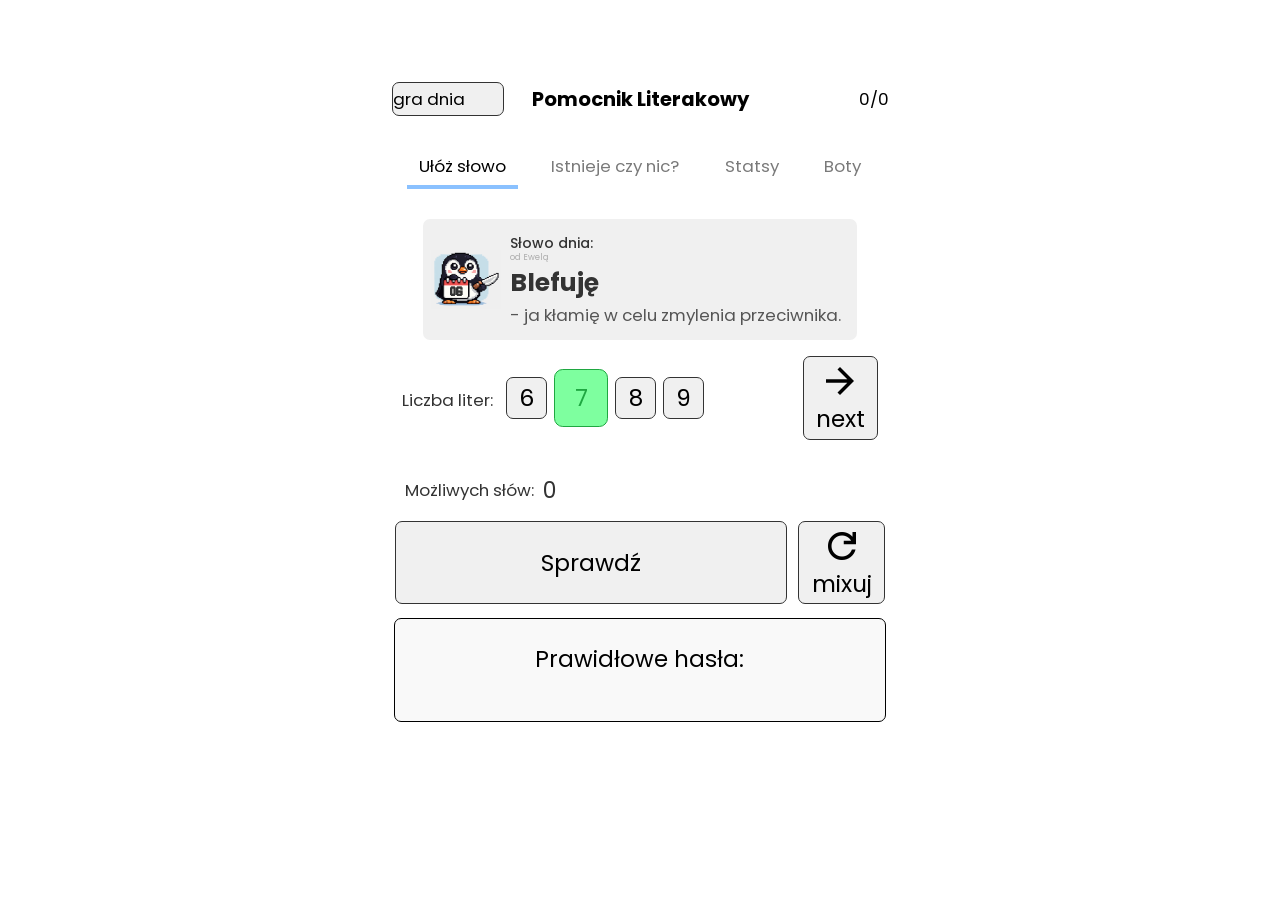
==== index.html @ 98e07033 "feat: revert game of day duration to 5 mins" ====
<!DOCTYPE html>
<html lang="pl">
<head>
    <meta charset="UTF-8">
    <meta http-equiv="X-UA-Compatible" content="IE=edge">
    <meta name="viewport" content="width=device-width, initial-scale=1.0">
    <link rel="preconnect" href="https://fonts.googleapis.com">
    <link rel="preconnect" href="https://fonts.gstatic.com" crossorigin>
    <link href="https://fonts.googleapis.com/css2?family=Poppins:wght@400;500;600&display=swap" rel="stylesheet">
    <link href="https://fonts.googleapis.com/css2?family=Modak:wght@100;400;500;600&display=swap" rel="stylesheet">
    <link href="https://fonts.googleapis.com/css2?family=Jersey+10&display=swap" rel="stylesheet">
    <title>Pomocnik Literakowy</title>
    <link rel="icon" href="pomocnikLogo.svg">
    <link rel="stylesheet" href="style/main.css">
    <link rel="stylesheet" href="style/wordOfTheDay.css">
    <!-- links to icons refresh, arrow_forward,  moon, sun-->
    <link rel="stylesheet" href="https://fonts.googleapis.com/css2?family=Material+Symbols+Outlined:opsz,wght,FILL,GRAD@20..48,100..700,0..1,-50..200&icon_names=arrow_forward,moon,refresh,sun" />
    <script src="https://cdn.jsdelivr.net/npm/@tsparticles/confetti@3.0.3/tsparticles.confetti.bundle.min.js"></script>
    <script src="https://cdn.jsdelivr.net/npm/html2canvas@1.4.1/dist/html2canvas.min.js"></script>
    <script src="https://cdn.jsdelivr.net/npm/dom-to-image-more@3.4.0/dist/dom-to-image-more.min.js"></script>
</head>
<body>
    <div id="header-panel">
        <div id="started-game-controls" class="hidden">
            <span id="timer-value">00:00</span>
            <button id="stop-game">❌</button>
        </div>
        <button id="game-of-the-day-button" class="hidden">gra dnia</button>
        <div id="title">
          <span id="title-main">Pomocnik Literakowy</span>
          <div class="title-kids hidden">
            <span class="kids-letter" style="color: var(--tile-red); -webkit-text-stroke: 0.7px var(--tile-red-border);">
              k</span>
            <span class="kids-letter" style="color: var(--tile-green); -webkit-text-stroke: 0.7px var(--tile-green-border);">
              i</span>
            <span class="kids-letter" style="color: var(--tile-blue); -webkit-text-stroke: 0.7px var(--tile-blue-border);">
              d</span>
            <span class="kids-letter" style="color: var(--tile-yellow); -webkit-text-stroke: 0.7px var(--tile-yellow-border);">
              s</span>
          </div>
        </div>
        <div id="points-panel" class="hidden">
          <span id="recent-difference">0</span>
          <span id="points">0</span>
        </div>
    </div>

    <nav>
        <button id="btn-game" class="navigation-btn">Ułóż słowo</button>
        <button id="btn-check" class="navigation-btn">Istnieje czy nic?</button>
        <button id="btn-stats" class="navigation-btn">Statsy</button>
        <button id="btn-bots" class="navigation-btn">Boty</button>
    </nav>

    <div id="ui-lock-overlay" style="display:none; position:fixed; inset:0; z-index:10000; cursor:default;"></div>

    <div id="loading-overlay" style="position:fixed; top:0; left:0; width:100%; height:100%; background:rgba(255,255,255,0.95); display:flex; flex-direction:column; align-items:center; justify-content:center; z-index:9999;">
        <h2>Wczytywanie słownika...</h2>
        <div id="loadingAnimation" aria-label="loading animation" role="img">
          <span class="loading-square loading-square-yellow"></span>
          <span class="loading-square loading-square-green"></span>
          <span class="loading-square loading-square-blue"></span>
          <span class="loading-square loading-square-red"></span>
        </div>
        <p id="loading-time">(0.0s)</p>
        <p id="loading-status">Wczytywanie słownika...</p>
    </div>

    <!-- sekcje ukrywane/pokazywane przez JS -->

    <section id="check-section" class="page-section" style="display:none;">
        <input type="text" id="input-text" placeholder="Wprowadź litery...">
        <div id="output" style="min-width: 17rem;"></div>
        <small style="font-size: 0.6rem; display:block; margin-top:0.5rem;">Hint: Blank = "?".</small>
    </section>

    <section id="game-section" class="page-section" style="display:none;">
      <!-- <div id="game-options">
      </div> -->
      <div id="word-of-the-day">
        <div class="word-of-the-day-image-wrapper">
          <img src="pingwinPixelKalendarz.png" alt="Kalendarz słowa dnia">
          <span id="word-of-the-day-calendar-day">01</span>
        </div>
        <div>
          <div class="word-of-the-day-meta">
            <div id="word-of-the-day-header">Słowo dnia:</div>
            <a id="word-of-the-day-author" href="https://www.instagram.com/ewelacja/" target="_blank" rel="noopener noreferrer">od Ewelą</a>
          </div>
          <div id="word-of-the-day-value">Odjebże</div>
          <div id="word-of-the-day-description">- wulgarnie: wzmocniona forma trybu rozkazującego 2. osoby liczby pojedynczej od odjebać; zrób to wreszcie (często o czymś głupim) lub zabij kogoś.</div>
        </div>
      </div>
      <div class="controls" id="game-top-controls">
        <div id="letter-count-buttons">
            <span id="letter-count-header">Liczba liter:</span>
            <button class="letter-count-button" id="button-6">6</button>
            <button class="letter-count-button chosen" id="button-7">7</button>
            <button class="letter-count-button" id="button-8">8</button>
            <button class="letter-count-button" id="button-9">9</button>
        </div>
        <button id="next-button">
            <div id="next">
                <span class="material-symbols-outlined">arrow_forward</span>
                next
            </div>
        </button>
      </div>
      <div id="letter-display"></div>
      <p id="possible-count">Możliwych słów: <span id="solution-count">0</span></p>
      <div class="controls">
          <button id="check-button">Sprawdź</button>
          <button id="shuffle-button">
              <div id="mix">
                  <span class="material-symbols-outlined">refresh</span>
                  mixuj
              </div>
          </button>
      </div>
      <div id="correct-section">
          <p style="font-size:small;">Prawidłowe hasła:</p>
          <div id="guess-list"></div>
      </div>
    </section>
    <section id="stats-section" class="page-section" style="display:none;">
      Tu powinny być statsy, jeśli nie ma to napisz do Maćka
    </section>
    <section id="bots-section" class="page-section" style="display:none;">
      Tu będą boty
    </section>

    <div id="game-of-day-overlay" class="hidden">
        <div id="game-of-day-modal">
          <div style="display: flex; flex-direction: column; align-items: center;">
            <span style="font-size: 1.5rem; font-weight: bold;">Koniec gry dnia</span>
            <span id="game-of-day-date" style="font-size: 0.7rem;"></span>
            <div class="title-kids hidden">
              <span class="kids-letter" style="color: var(--tile-red); -webkit-text-stroke: 0.7px var(--tile-red-border);">
                k</span>
              <span class="kids-letter" style="color: var(--tile-green); -webkit-text-stroke: 0.7px var(--tile-green-border);">
                i</span>
              <span class="kids-letter" style="color: var(--tile-blue); -webkit-text-stroke: 0.7px var(--tile-blue-border);">
                d</span>
              <span class="kids-letter" style="color: var(--tile-yellow); -webkit-text-stroke: 0.7px var(--tile-yellow-border);">
                s</span>
            </div>
          </div>
          <p>Twój wynik: <strong><span id="game-of-day-score">0</span> pkt</strong></p>
          <p style="font-size: small; margin-top: 0.8rem;">Słowa:</p>
          <p id="game-of-day-words-list" style="word-break: break-word;"></p>
          <div id="game-of-day-share-actions">
            <button id="game-of-day-share-score">Udostępnij wynik</button>
            <button id="game-of-day-share-full">Udostępnij wynik + słowa</button>
          </div>
          <p id="game-of-day-share-status" aria-live="polite"></p>
          <button id="game-of-day-return">Wróć do normalnego trybu</button>
        </div>
    </div>
    <div id="congratulations-overlay" class="hidden">
        <div id="congratulations-modal">
            <span style="font-size: 1.5rem; font-weight: bold;">Gratulacje!</span>
            <!-- gif -->
            <img src="gifs/chinchilla-rodent.gif" alt="Gratulacje" style="width: 50%; max-width: 100%; margin: 1rem;">
            <p>Solidnie napierdalasz! Essa 🤘</p>
            <img src="gifs/congrats-cutecongrats.gif" alt="Gratulacje" style="width: 50%; max-width: 100%; margin: 1rem;">
            <button id="congratulations-return">Graj dalej</button>
        </div>
    </div>

    <script src="script/LiterakiData.js" defer></script>
    <script src="script/SjpAggregatedStats.js" defer></script>
    <script src="script/SlownikJezykaPolskiego.js" defer></script>
    <script src="script/AnagramMapHandler.js" defer></script>
    <script src="script/FileHandler.js" defer></script>
    <script src="script/RandomControl.js" defer></script>
    <script src="script/WordOfTheDay.js" defer></script>
    <script src="script/NavigationHandler.js" defer></script>
    <script src="script/SjpStatsGenerator.js" defer></script>
    <script src="script/StatsView.js" defer></script>
    <script src="script/main.js" defer></script>
</body>
</html>
---- style/main.css ----
:root {
    --tile-yellow: #fff67e;
    --tile-yellow-border: #c4b700;
    --tile-green: #7eff9f;
    --tile-green-border: #1fa741;
    --tile-blue: #8ac1ff;
    --tile-blue-border: #1f63b1;
    --tile-red: #ff9c88;
    --tile-red-border: #b93f26;
}

  @media (min-width: 620px) {
    html {
      zoom: 1.75;
    }
  }

body {
    font-family: 'Poppins', sans-serif;
    margin: 2rem;
    display: flex;
    flex-direction: column;
    align-items: center;
    -webkit-user-select: none;
    -moz-user-select: none;
    -ms-user-select: none;
    user-select: none;
    -webkit-touch-callout: none;
    touch-action: pan-y pinch-zoom;
}

#game-section {
  display: flex;
  flex-direction: column;
  align-items: center;
  margin: 0rem;
  margin-top: 1.2rem;
}

button {
    font-family: 'Poppins', sans-serif;
    background-color: #f0f0f0;
    border: 1px solid #333;
    border-radius: 4px;
    text-align: center;
    text-decoration: none;
    display: inline-block;
    cursor: pointer;
    padding: 1.5px 7px;
    color: black;
}

nav button { margin-right: 0.25rem; margin-left: 0.25rem; }
.page-section { margin-top: 1rem; }
label { display: block; margin-bottom: 0.5rem; }
#output { margin-top: 1rem; padding: 0.5rem; border: 1px solid #ccc; min-height: 1.5em; }

.navigation-btn {
  background-color: transparent;
  border-color: transparent;
  border-radius: 0.5rem 0.5rem 0 0;
  padding: 0.2rem 0.4rem;
  position: relative;
  font-size: 0.6rem;
  color:#7a7a7a
}

.navigation-btn:hover {
  color:#535353
}

.navigation-btn:active {
  color: black;
}

.navigation-btn.chosen {
  border-radius: 0.5rem 0.5rem 0 0;
  color: black;
}

.navigation-btn.chosen::after {
  content: "";
  position: absolute;
  left: -0.5px;
  right: -0.5px;
  bottom: -0.15rem;
  height: 0.15rem;
  background-color: var(--tile-blue);
}

#stats-section {
  width: min(100%, 68rem);
  background: radial-gradient(circle at 10% 0%, #fffef5 0%, #ffffff 40%);
  border-radius: 14px;
  padding: 0.6rem;
}

.stats-title {
  margin: 0.2rem 0 0.7rem;
  font-size: 1rem;
}

.stats-controls {
  border: 1px solid #d9dee6;
  border-radius: 10px;
  padding: 0.6rem;
  background: linear-gradient(180deg, #fcfcfd 0%, #f7f8fb 100%);
  box-shadow: inset 0 1px 0 rgba(255, 255, 255, 0.9);
}

.stats-controls-top {
  display: flex;
  gap: 0.5rem;
  flex-wrap: wrap;
  align-items: center;
}

.stats-length-label {
  margin: 0.6rem 0 0.2rem;
  font-size: 0.8rem;
  font-weight: 600;
}

.stats-length-checkboxes {
  display: grid;
  grid-template-columns: repeat(auto-fit, minmax(3rem, 1fr));
  gap: 0.35rem;
}

.stats-length-item {
  display: flex;
  align-items: center;
  gap: 0.35rem;
  margin-bottom: 0;
  font-size: 0.8rem;
}

.stats-status {
  min-height: 1.2rem;
  font-size: 0.75rem;
  color: #2d3340;
  margin: 0.5rem 0 0;
}

.stats-results {
  margin-top: 0.8rem;
  display: flex;
  flex-direction: column;
  gap: 0.8rem;
}

.stats-block {
  border: 1px solid #d5dce8;
  border-radius: 10px;
  padding: 0.7rem;
  background: #ffffff;
  box-shadow: 0 4px 14px rgba(22, 31, 56, 0.06);
}

.stats-block-spotlight {
  border-color: #b8d9ff;
}

.stats-block h4 {
  margin: 0 0 0.5rem;
}

.stats-panel {
  border-top: 1px dashed #e5e5e5;
  padding-top: 0.45rem;
  margin-top: 0.45rem;
}

.stats-panel-title {
  margin: 0 0 0.4rem;
}

.stats-table {
  width: 100%;
  border-collapse: collapse;
  font-size: 0.75rem;
}

.stats-table th,
.stats-table td {
  border-bottom: 1px solid #ececec;
  padding: 0.3rem;
  text-align: left;
}

.stats-table th {
  background: #f6f8ff;
}

.stats-simple-list {
  margin: 0;
  padding-left: 1rem;
  font-size: 0.75rem;
}

.stats-query-input {
  min-width: 9rem;
  border: 1px solid #b7c7e8;
  border-radius: 7px;
  padding: 0.18rem 0.35rem;
  font-size: 0.75rem;
  background: #ffffff;
}

.stats-query-input:focus {
  outline: 2px solid rgba(31, 99, 177, 0.2);
  border-color: #1f63b1;
}

.stats-query-button {
  background: #e8f2ff;
  border-color: #8eb8ed;
}

.stats-query-button:hover {
  background: #dcebff;
}

.stats-position-chart {
  display: grid;
  gap: 0.3rem;
  margin-bottom: 0.35rem;
}

.stats-position-row {
  display: grid;
  grid-template-columns: 1.5rem 1fr auto;
  gap: 0.35rem;
  align-items: center;
}

.stats-position-label,
.stats-position-value {
  font-size: 0.72rem;
}

.stats-position-track {
  height: 0.56rem;
  border-radius: 999px;
  background: #edf2fb;
  overflow: hidden;
}

.stats-position-fill {
  height: 100%;
  border-radius: inherit;
  background: linear-gradient(90deg, #7fb5ff 0%, #1f63b1 100%);
}

.stats-two-columns,
.stats-three-columns {
  display: grid;
  gap: 0.6rem;
}

.stats-two-columns {
  grid-template-columns: repeat(auto-fit, minmax(12rem, 1fr));
}

.stats-three-columns {
  grid-template-columns: repeat(auto-fit, minmax(10rem, 1fr));
}

.stats-two-columns h5,
.stats-three-columns h5 {
  margin: 0 0 0.25rem;
}

@media (max-width: 700px) {
  .stats-controls {
    padding: 0.45rem;
  }

  .stats-table {
    font-size: 0.7rem;
  }
}

#title {
  /* center the text */
  text-align: center;
  font-size: 0.7rem;
  font-weight: bold;
  margin: 1rem 0rem;
  text-wrap: balance;
}

.title-kids {
  display: flex;
  justify-content: center;
  gap: 0.1rem;
  font-family: 'Modak';
  font-weight: 100;
}

.title-kids.hidden {
  display: none;
}

.kids-letter {
  display: inline-block;
}

#header-panel {
    display: flex;
    justify-content: center;  
    align-items: center;
    display: flex;
    align-content: center;
    flex-direction: row;
    gap: 1rem;
    width: 100%;
}

#game-options {
    display: flex;
    justify-content: space-between;
    align-items: center;
    align-content: center;
    flex-direction: row;
    gap: 1rem;
    width: 100%;
    margin-bottom: 1rem;
    margin-top: 1rem;
}

#started-game-controls,
#points-panel {
  display: flex;
  justify-content: end;
  gap: 0.35rem;
  width: 4rem;
  font-size: 0.6rem;
}

#started-game-controls.hidden,
#points-panel.hidden,
#game-of-the-day-button.hidden,
#game-of-day-overlay.hidden {
  display: none;
}
#congratulations-overlay.hidden {
  display: none;
}

#game-of-the-day-button {
  display: flex;
  flex-direction: column;
  align-self: center;
  align-content: center;
  width: 4rem;
  gap: 0.5rem;
  padding: .1rem 0rem;
  font-size: 0.6rem;
}

/* frame around correct answers */
#correct-section {
    border: 1px solid #000000;
    margin-top: 0.5rem;
    padding-left: 5rem;
    padding-right: 5rem;
    border-radius: 4px;
    background: #f9f9f9;
    width: 7.5rem;
    margin-bottom: 1.5rem;
}

#correct-section.hidden {
    display: none;
}

/* loading overlay */
#loading-overlay {
    font-size: 1.1rem;
}

#loading-overlay h2 {
    margin-top: 0;
    margin-bottom: 1rem;
}

#loading-time {
    font-size: 0.5rem;
    color: #666666;
    margin: 0rem;
    font-family: monospace;
}

#letter-display {
    display: flex;
    flex-direction: row;
    justify-content: center;
    width: 100%;
    padding-top: 1rem;
    padding-bottom: 0rem;
}

.letter-tile.yellow-letter {
    background-color: var(--tile-yellow);
    border: 1px solid var(--tile-yellow-border);
}

.letter-tile.green-letter {
    background-color: var(--tile-green);
    border: 1px solid var(--tile-green-border);
}

.letter-tile.blue-letter {
    background-color: var(--tile-blue);
    border: 1px solid var(--tile-blue-border);
}

.letter-tile.red-letter {
    background-color: var(--tile-red);
    border: 1px solid var(--tile-red-border);
}

#loadingAnimation {
  display: flex;
  align-items: flex-end;
  justify-content: center;
  gap: 0.4rem;
  min-height: 2rem;
  margin-top: 0rem;
  margin-bottom: 0.9rem;
}

.loading-square {
  width: 0.9rem;
  height: 0.9rem;
  border-radius: 3px;
  display: inline-block;
  animation: loading-square-bounce 1.5s ease-in-out infinite;
}

.loading-square-yellow {
  background-color: var(--tile-yellow);
  border: 1px solid var(--tile-yellow-border);
  animation-delay: 0s;
}

.loading-square-green {
  background-color: var(--tile-green);
  border: 1px solid var(--tile-green-border);
  animation-delay: 0.2s;
}

.loading-square-blue {
  background-color: var(--tile-blue);
  border: 1px solid var(--tile-blue-border);
  animation-delay: 0.4s;
}

.loading-square-red {
  background-color: var(--tile-red);
  border: 1px solid var(--tile-red-border);
  animation-delay: 0.6s;
}

@keyframes loading-square-bounce {
  0%,
  40%,
  100% {
    transform: translateY(0);
  }
  15% {
    transform: translateY(-10px);
  }
}

/* interactive letter tiles for game (pointer drag) */
.letter-tile {
    display: inline-flex;
    align-items: center;
    justify-content: center;
    width: 2.3rem;
    height: 2.3rem;
    margin: 0.1rem;
    border: 1px solid #333;
    border-radius: 4px;
    cursor: grab;
    background: #fff;
    transition: transform 0.1s, opacity 0.1s;
    font-size: 1.2rem;
    font-weight: normal;
    box-sizing: border-box;
    touch-action: none;
}

.letter-tile.dragging {
    opacity: 0 !important; /* hide original while dragging */
    transition: none;
    pointer-events: none;
}

/* floating clone that follows the pointer */
.letter-tile.floating {
    position: absolute;
    z-index: 10000;
    pointer-events: none;
    transform: scale(1.8);
}

@keyframes shake-horizontal {
  0%   { transform: translateX(0); }
  20%  { transform: translateX(-8px); }
  40%  { transform: translateX(8px); }
  60%  { transform: translateX(-5px); }
  80%  { transform: translateX(3px); }
  100% { transform: translateX(0); }
}

.letter-tile.shake {
  /* Apply the animation when the .shake class is present */
  animation: shake-horizontal 350ms ease-in-out;
}

.material-symbols-outlined {
  font-variation-settings:
  'FILL' 0,
  'wght' 400,
  'GRAD' 0,
  'opsz' 24
}

#mix {
  display: flex;
  flex-direction: column;
}
#next-button{
  margin-right: 0;
}
#next {
  display: flex;
  flex-direction: column;
}

#check-button {
  align-self: stretch;
  width: 14rem;
  margin-right: 0.4rem;
}

.controls {
  display: flex;
  flex-direction: row;
  align-items: center;
}

#game-top-controls {
  width: min(100%, 17rem);
  justify-content: space-between;
}

#letter-count-header {
  font-size: 0.6rem;
  color: #333333;
  margin-right: 0.2rem;
}

#letter-count-buttons {
  display:inline-block;
}

.letter-count-button.chosen {
  color: var(--tile-green-border);
  border: 1px solid var(--tile-green-border);
  background: var(--tile-green);
  border-radius: 5px;
  padding: 0.4rem 0.7rem;
}

#possible-count {
  color: #333333;
  font-size: 0.6rem;
  align-self: flex-start;
  margin: 0rem;
  margin-bottom: 0.5rem;
  margin-top: 0.2rem;
  margin-left: 0.4rem;
  display: flex;
  flex-direction: row;
  align-items: center;
}

#solution-count {
  font-size: .8rem;
  margin: 0rem 0.3rem;
}

#guess-list {
  display: flex;
  flex-wrap: wrap;
  flex-direction: column-reverse;
  padding-left: 0.4rem;
  padding-bottom: 0.8rem;
}

.guess-item {
  margin-bottom: 0.15rem;
}

.guess-correct {
  color: #37aa3a;
}

.guess-missed {
  color: #c5183e;
}

.guess-separator {
  margin: 0rem;
  font-size: 0.5rem;
  color: #666666;
}

.hidden {
  display: none;
}

#stop-game {
  background: none;
  border: none;
  cursor: pointer;
  margin: 0rem;
  padding: 0rem;
  font-size: 0.5rem;
}

.green {
  color: #37aa3a;
}

.red {
  color: #c5183e;
}

#congratulations-overlay {
  position: fixed;
  top: 0;
  left: 0;
  width: 100%;
  height: 100%;
  display: flex;
  align-items: center;
  justify-content: center;
  background: rgba(0, 0, 0, 0.35);
  z-index: 10001;
}

#congratulations-modal {
  background: #ffffff;
  border-radius: 8px;
  padding: 1rem 1rem;
  min-width: 280px;
  text-align: center;
  display: flex;
  flex-direction: column;
  margin: 1rem;
  justify-content: center;
  align-items: center;
}

#game-of-day-overlay {
  position: fixed;
  top: 0;
  left: 0;
  width: 100%;
  height: 100%;
  display: flex;
  align-items: center;
  justify-content: center;
  background: rgba(0, 0, 0, 0.35);
  z-index: 9999;
}

#game-of-day-modal {
  background: #ffffff;
  border-radius: 8px;
  padding: 1rem 1rem;
  min-width: 280px;
  max-width: min(92vw, 28rem);
  max-height: min(88vh, 42rem);
  overflow-y: auto;
  text-align: center;
  display: flex;
  flex-direction: column;
  margin: 1rem;
}

#game-of-day-modal h2 {
  margin-top: 0;
}

#game-of-day-words-list {
  display: inline;
}

#game-of-day-words-list a {
  text-decoration: none;
}

#game-of-day-words-list a.guess-correct {
  color: #37aa3a;
}

#game-of-day-words-list a.guess-missed {
  color: #c5183e;
}

#game-of-day-share-actions {
  display: flex;
  flex-direction: row;
  gap: 0.45rem;
  margin-top: 0.4rem;
  margin-bottom: 0.2rem;
}

#game-of-day-share-actions button,
#game-of-day-return {
  min-height: 2.5rem;
  padding: 0.45rem 0.8rem;
}

#game-of-day-share-status {
  min-height: 1.2rem;
  margin: 0 0 0.6rem;
  font-size: 0.65rem;
  color: #666666;
}

@media (min-width: 540px) {
  #game-of-day-share-actions {
    flex-direction: row;
  }

  #game-of-day-share-actions button {
    flex: 1;
  }
}

#timer-value {
  width: 5ch;
}

.jersey-10-regular {
  font-family: "Jersey 10", sans-serif;
  font-weight: 400;
  font-style: normal;
}
---- style/wordOfTheDay.css ----
#word-of-the-day {
    display:flex;
    align-items:center;
    gap:0.3rem;
    margin-bottom: 0.6rem;
    background-color:#f0f0f0;
    padding: 0.3rem;
    border-radius: 4px;
    max-width: 17rem;
}

.word-of-the-day-image-wrapper {
    position: relative;
    container-type: inline-size;
    min-width: 2.5rem;
}

.word-of-the-day-image-wrapper img {
    display: block;
    max-width: 100%;
    max-height: 100%;
    object-fit: fill;
}

#word-of-the-day-calendar-day {
    position: absolute;
    left: 37%;
    top: 71%;
    transform: translate(-50%, -50%);
    font-size: 23cqw;
    font-weight: 600;
    color: #333333;
    line-height: 1;
    letter-spacing: 0.02em;
    font-family: 'Jersey 10';
    pointer-events: none;
}

#word-of-the-day > div:nth-child(2) {
    display:flex;
    flex-direction:column;
    align-items:flex-start;
    margin-left: 0rem;
    margin-right: 0.3rem;
    margin-top: 0.2rem;
    margin-bottom: 0.1rem;
}

#word-of-the-day-header {
    font-size: 0.5rem;
    font-weight: 500;
    color: #333333;
    margin-bottom: -0.1rem;
}

.word-of-the-day-meta {
    display: flex;
    flex-direction: column;
    align-items: flex-start;
}

#word-of-the-day-author {
    font-size: 0.3rem;
    color: #adadad;
    text-decoration: none;
}

#word-of-the-day-author:hover {
    color: #6f6f6f;
    text-decoration: underline;
}

#word-of-the-day-value {
    font-size: 0.9rem;
    font-weight: bold;
    color: #333333;
}

#word-of-the-day-description {
    font-size: 0.6rem;
    color: #555555;
}
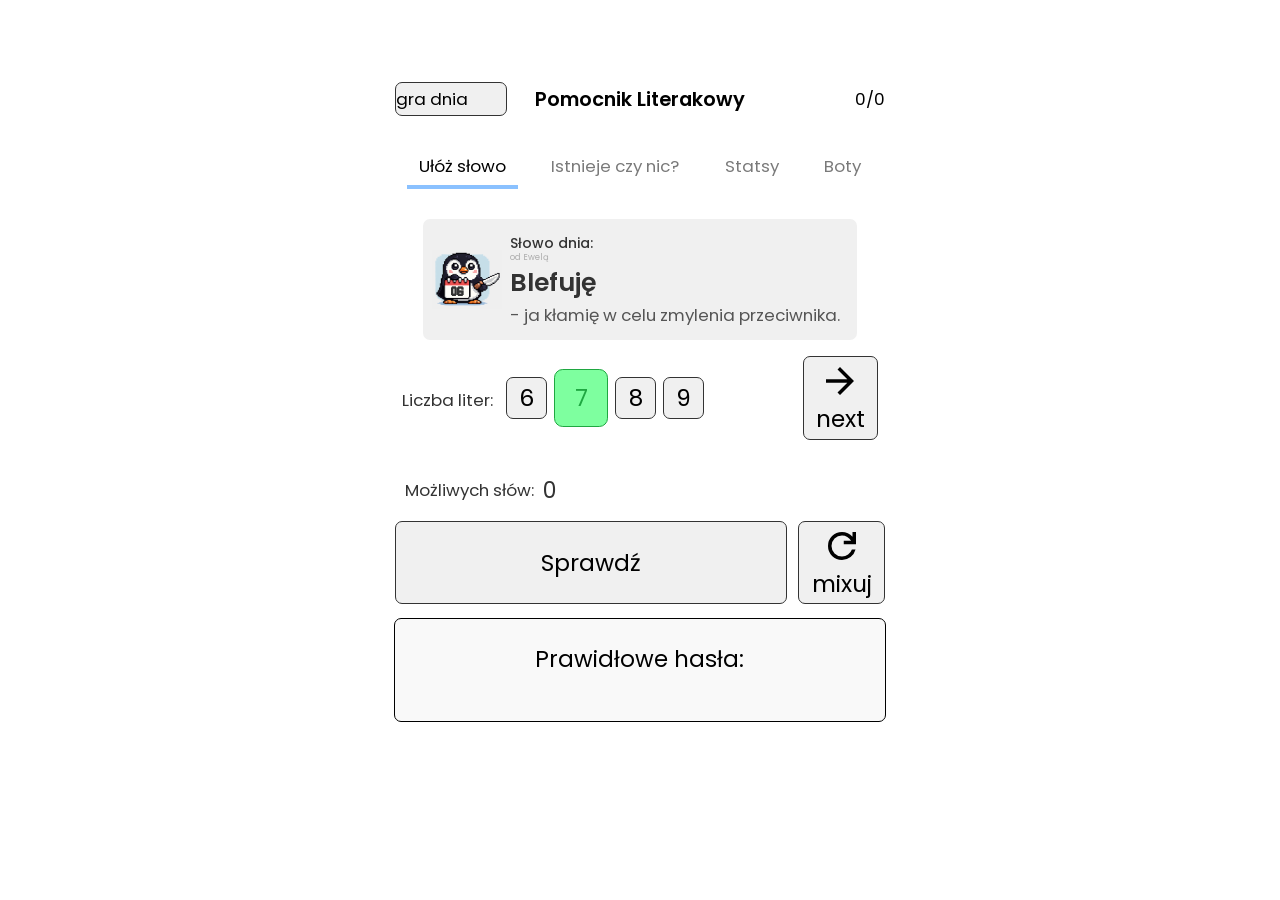
==== commit 634dc592: "refactor: move network resources to local" ====
--- a/index.html
+++ b/index.html
@@ -4,20 +4,19 @@
     <meta charset="UTF-8">
     <meta http-equiv="X-UA-Compatible" content="IE=edge">
     <meta name="viewport" content="width=device-width, initial-scale=1.0">
-    <link rel="preconnect" href="https://fonts.googleapis.com">
-    <link rel="preconnect" href="https://fonts.gstatic.com" crossorigin>
-    <link href="https://fonts.googleapis.com/css2?family=Poppins:wght@400;500;600&display=swap" rel="stylesheet">
-    <link href="https://fonts.googleapis.com/css2?family=Modak:wght@100;400;500;600&display=swap" rel="stylesheet">
-    <link href="https://fonts.googleapis.com/css2?family=Jersey+10&display=swap" rel="stylesheet">
     <title>Pomocnik Literakowy</title>
     <link rel="icon" href="pomocnikLogo.svg">
-    <link rel="stylesheet" href="style/main.css">
+    <link rel="stylesheet" href="style/fonts.css">
+    <link rel="stylesheet" href="style/variables.css">
+    <link rel="stylesheet" href="style/base.css">
+    <link rel="stylesheet" href="style/header.css">
+    <link rel="stylesheet" href="style/navigation.css">
+    <link rel="stylesheet" href="style/loading.css">
+    <link rel="stylesheet" href="style/game.css">
+    <link rel="stylesheet" href="style/check.css">
+    <link rel="stylesheet" href="style/stats.css">
     <link rel="stylesheet" href="style/wordOfTheDay.css">
-    <!-- links to icons refresh, arrow_forward,  moon, sun-->
-    <link rel="stylesheet" href="https://fonts.googleapis.com/css2?family=Material+Symbols+Outlined:opsz,wght,FILL,GRAD@20..48,100..700,0..1,-50..200&icon_names=arrow_forward,moon,refresh,sun" />
     <script src="https://cdn.jsdelivr.net/npm/@tsparticles/confetti@3.0.3/tsparticles.confetti.bundle.min.js"></script>
-    <script src="https://cdn.jsdelivr.net/npm/html2canvas@1.4.1/dist/html2canvas.min.js"></script>
-    <script src="https://cdn.jsdelivr.net/npm/dom-to-image-more@3.4.0/dist/dom-to-image-more.min.js"></script>
 </head>
 <body>
     <div id="header-panel">
@@ -69,9 +68,11 @@
     <!-- sekcje ukrywane/pokazywane przez JS -->
 
     <section id="check-section" class="page-section" style="display:none;">
-        <input type="text" id="input-text" placeholder="Wprowadź litery...">
-        <div id="output" style="min-width: 17rem;"></div>
-        <small style="font-size: 0.6rem; display:block; margin-top:0.5rem;">Hint: Blank = "?".</small>
+        <input type="text" id="input-text" placeholder="Wprowadź litery..."
+            autocomplete="off" autocorrect="off" autocapitalize="none" spellcheck="false">
+        <small id="input-hint">Blank = "?"</small>
+        <div id="output"></div>
+        <div id="output-word-match"></div>
     </section>
 
     <section id="game-section" class="page-section" style="display:none;">
@@ -101,7 +102,7 @@
         </div>
         <button id="next-button">
             <div id="next">
-                <span class="material-symbols-outlined">arrow_forward</span>
+                <img src="icons/arrow_forward.svg" alt="next" width="24" height="24">
                 next
             </div>
         </button>
@@ -112,7 +113,7 @@
           <button id="check-button">Sprawdź</button>
           <button id="shuffle-button">
               <div id="mix">
-                  <span class="material-symbols-outlined">refresh</span>
+                  <img src="icons/refresh.svg" alt="refresh" width="24" height="24">
                   mixuj
               </div>
           </button>
@@ -177,6 +178,13 @@
     <script src="script/NavigationHandler.js" defer></script>
     <script src="script/SjpStatsGenerator.js" defer></script>
     <script src="script/StatsView.js" defer></script>
+    <script src="script/ShareImageGenerator.js" defer></script>
+    <script src="script/LoadingController.js" defer></script>
+    <script src="script/GuessListView.js" defer></script>
+    <script src="script/AnagramChecker.js" defer></script>
+    <script src="script/ConsoleStats.js" defer></script>
+    <script src="script/TileDragController.js" defer></script>
+    <script src="script/GameOfDayController.js" defer></script>
     <script src="script/main.js" defer></script>
 </body>
 </html>
--- a/style/fonts.css
+++ b/style/fonts.css
@@ -0,0 +1,90 @@
+/* Poppins 400 */
+@font-face {
+    font-family: 'Poppins';
+    font-style: normal;
+    font-weight: 400;
+    font-display: swap;
+    src: url('../fonts/poppins-400-latin-ext.woff2') format('woff2');
+    unicode-range: U+0100-02BA, U+02BD-02C5, U+02C7-02CC, U+02CE-02D7, U+02DD-02FF, U+0304, U+0308, U+0329, U+1D00-1DBF, U+1E00-1E9F, U+1EF2-1EFF, U+2020, U+20A0-20AB, U+20AD-20C0, U+2113, U+2C60-2C7F, U+A720-A7FF;
+}
+@font-face {
+    font-family: 'Poppins';
+    font-style: normal;
+    font-weight: 400;
+    font-display: swap;
+    src: url('../fonts/poppins-400-latin.woff2') format('woff2');
+    unicode-range: U+0000-00FF, U+0131, U+0152-0153, U+02BB-02BC, U+02C6, U+02DA, U+02DC, U+0304, U+0308, U+0329, U+2000-206F, U+20AC, U+2122, U+2191, U+2193, U+2212, U+2215, U+FEFF, U+FFFD;
+}
+
+/* Poppins 500 */
+@font-face {
+    font-family: 'Poppins';
+    font-style: normal;
+    font-weight: 500;
+    font-display: swap;
+    src: url('../fonts/poppins-500-latin-ext.woff2') format('woff2');
+    unicode-range: U+0100-02BA, U+02BD-02C5, U+02C7-02CC, U+02CE-02D7, U+02DD-02FF, U+0304, U+0308, U+0329, U+1D00-1DBF, U+1E00-1E9F, U+1EF2-1EFF, U+2020, U+20A0-20AB, U+20AD-20C0, U+2113, U+2C60-2C7F, U+A720-A7FF;
+}
+@font-face {
+    font-family: 'Poppins';
+    font-style: normal;
+    font-weight: 500;
+    font-display: swap;
+    src: url('../fonts/poppins-500-latin.woff2') format('woff2');
+    unicode-range: U+0000-00FF, U+0131, U+0152-0153, U+02BB-02BC, U+02C6, U+02DA, U+02DC, U+0304, U+0308, U+0329, U+2000-206F, U+20AC, U+2122, U+2191, U+2193, U+2212, U+2215, U+FEFF, U+FFFD;
+}
+
+/* Poppins 600 */
+@font-face {
+    font-family: 'Poppins';
+    font-style: normal;
+    font-weight: 600;
+    font-display: swap;
+    src: url('../fonts/poppins-600-latin-ext.woff2') format('woff2');
+    unicode-range: U+0100-02BA, U+02BD-02C5, U+02C7-02CC, U+02CE-02D7, U+02DD-02FF, U+0304, U+0308, U+0329, U+1D00-1DBF, U+1E00-1E9F, U+1EF2-1EFF, U+2020, U+20A0-20AB, U+20AD-20C0, U+2113, U+2C60-2C7F, U+A720-A7FF;
+}
+@font-face {
+    font-family: 'Poppins';
+    font-style: normal;
+    font-weight: 600;
+    font-display: swap;
+    src: url('../fonts/poppins-600-latin.woff2') format('woff2');
+    unicode-range: U+0000-00FF, U+0131, U+0152-0153, U+02BB-02BC, U+02C6, U+02DA, U+02DC, U+0304, U+0308, U+0329, U+2000-206F, U+20AC, U+2122, U+2191, U+2193, U+2212, U+2215, U+FEFF, U+FFFD;
+}
+
+/* Modak 400 */
+@font-face {
+    font-family: 'Modak';
+    font-style: normal;
+    font-weight: 400;
+    font-display: swap;
+    src: url('../fonts/modak-400-latin-ext.woff2') format('woff2');
+    unicode-range: U+0100-02BA, U+02BD-02C5, U+02C7-02CC, U+02CE-02D7, U+02DD-02FF, U+0304, U+0308, U+0329, U+1D00-1DBF, U+1E00-1E9F, U+1EF2-1EFF, U+2020, U+20A0-20AB, U+20AD-20C0, U+2113, U+2C60-2C7F, U+A720-A7FF;
+}
+@font-face {
+    font-family: 'Modak';
+    font-style: normal;
+    font-weight: 400;
+    font-display: swap;
+    src: url('../fonts/modak-400-latin.woff2') format('woff2');
+    unicode-range: U+0000-00FF, U+0131, U+0152-0153, U+02BB-02BC, U+02C6, U+02DA, U+02DC, U+0304, U+0308, U+0329, U+2000-206F, U+20AC, U+2122, U+2191, U+2193, U+2212, U+2215, U+FEFF, U+FFFD;
+}
+
+/* Jersey 10 400 */
+@font-face {
+    font-family: 'Jersey 10';
+    font-style: normal;
+    font-weight: 400;
+    font-display: swap;
+    src: url('../fonts/jersey10-400-latin-ext.woff2') format('woff2');
+    unicode-range: U+0100-02BA, U+02BD-02C5, U+02C7-02CC, U+02CE-02D7, U+02DD-02FF, U+0304, U+0308, U+0329, U+1D00-1DBF, U+1E00-1E9F, U+1EF2-1EFF, U+2020, U+20A0-20AB, U+20AD-20C0, U+2113, U+2C60-2C7F, U+A720-A7FF;
+}
+@font-face {
+    font-family: 'Jersey 10';
+    font-style: normal;
+    font-weight: 400;
+    font-display: swap;
+    src: url('../fonts/jersey10-400-latin.woff2') format('woff2');
+    unicode-range: U+0000-00FF, U+0131, U+0152-0153, U+02BB-02BC, U+02C6, U+02DA, U+02DC, U+0304, U+0308, U+0329, U+2000-206F, U+20AC, U+2122, U+2191, U+2193, U+2212, U+2215, U+FEFF, U+FFFD;
+}
+
--- a/style/variables.css
+++ b/style/variables.css
@@ -0,0 +1,10 @@
+:root {
+    --tile-yellow: #fff67e;
+    --tile-yellow-border: #c4b700;
+    --tile-green: #7eff9f;
+    --tile-green-border: #1fa741;
+    --tile-blue: #8ac1ff;
+    --tile-blue-border: #1f63b1;
+    --tile-red: #ff9c88;
+    --tile-red-border: #b93f26;
+}
--- a/style/base.css
+++ b/style/base.css
@@ -0,0 +1,53 @@
+@media (min-width: 620px) {
+    html {
+        zoom: 1.75;
+    }
+}
+
+body {
+    font-family: 'Poppins', sans-serif;
+    margin: 2rem;
+    display: flex;
+    flex-direction: column;
+    align-items: center;
+    -webkit-user-select: none;
+    -moz-user-select: none;
+    -ms-user-select: none;
+    user-select: none;
+    -webkit-touch-callout: none;
+    touch-action: pan-y pinch-zoom;
+}
+
+button {
+    font-family: 'Poppins', sans-serif;
+    background-color: #f0f0f0;
+    border: 1px solid #333;
+    border-radius: 4px;
+    text-align: center;
+    text-decoration: none;
+    display: inline-block;
+    cursor: pointer;
+    padding: 1.5px 7px;
+    color: black;
+}
+
+.page-section { margin-top: 1rem; }
+label { display: block; margin-bottom: 0.5rem; }
+
+.hidden {
+    display: none;
+}
+
+.green {
+    color: #37aa3a;
+}
+
+.red {
+    color: #c5183e;
+}
+
+.jersey-10-regular {
+    font-family: "Jersey 10", sans-serif;
+    font-weight: 400;
+    font-style: normal;
+}
--- a/style/header.css
+++ b/style/header.css
@@ -0,0 +1,33 @@
+#header-panel {
+    display: flex;
+    justify-content: center;
+    align-items: center;
+    align-content: center;
+    flex-direction: row;
+    gap: 1rem;
+    width: 100%;
+}
+
+#title {
+    text-align: center;
+    font-size: 0.7rem;
+    font-weight: bold;
+    margin: 1rem 0rem;
+    text-wrap: balance;
+}
+
+.title-kids {
+    display: flex;
+    justify-content: center;
+    gap: 0.1rem;
+    font-family: 'Modak';
+    font-weight: 100;
+}
+
+.title-kids.hidden {
+    display: none;
+}
+
+.kids-letter {
+    display: inline-block;
+}
--- a/style/navigation.css
+++ b/style/navigation.css
@@ -0,0 +1,34 @@
+nav button { margin-right: 0.25rem; margin-left: 0.25rem; }
+
+.navigation-btn {
+    background-color: transparent;
+    border-color: transparent;
+    border-radius: 0.5rem 0.5rem 0 0;
+    padding: 0.2rem 0.4rem;
+    position: relative;
+    font-size: 0.6rem;
+    color: #7a7a7a;
+}
+
+.navigation-btn:hover {
+    color: #535353;
+}
+
+.navigation-btn:active {
+    color: black;
+}
+
+.navigation-btn.chosen {
+    border-radius: 0.5rem 0.5rem 0 0;
+    color: black;
+}
+
+.navigation-btn.chosen::after {
+    content: "";
+    position: absolute;
+    left: -0.5px;
+    right: -0.5px;
+    bottom: -0.15rem;
+    height: 0.15rem;
+    background-color: var(--tile-blue);
+}
--- a/style/loading.css
+++ b/style/loading.css
@@ -0,0 +1,69 @@
+/* loading overlay */
+#loading-overlay {
+    font-size: 1.1rem;
+}
+
+#loading-overlay h2 {
+    margin-top: 0;
+    margin-bottom: 1rem;
+}
+
+#loading-time {
+    font-size: 0.5rem;
+    color: #666666;
+    margin: 0rem;
+    font-family: monospace;
+}
+
+#loadingAnimation {
+    display: flex;
+    align-items: flex-end;
+    justify-content: center;
+    gap: 0.4rem;
+    min-height: 2rem;
+    margin-top: 0rem;
+    margin-bottom: 0.9rem;
+}
+
+.loading-square {
+    width: 0.9rem;
+    height: 0.9rem;
+    border-radius: 3px;
+    display: inline-block;
+    animation: loading-square-bounce 1.5s ease-in-out infinite;
+}
+
+.loading-square-yellow {
+    background-color: var(--tile-yellow);
+    border: 1px solid var(--tile-yellow-border);
+    animation-delay: 0s;
+}
+
+.loading-square-green {
+    background-color: var(--tile-green);
+    border: 1px solid var(--tile-green-border);
+    animation-delay: 0.2s;
+}
+
+.loading-square-blue {
+    background-color: var(--tile-blue);
+    border: 1px solid var(--tile-blue-border);
+    animation-delay: 0.4s;
+}
+
+.loading-square-red {
+    background-color: var(--tile-red);
+    border: 1px solid var(--tile-red-border);
+    animation-delay: 0.6s;
+}
+
+@keyframes loading-square-bounce {
+    0%,
+    40%,
+    100% {
+        transform: translateY(0);
+    }
+    15% {
+        transform: translateY(-10px);
+    }
+}
--- a/style/game.css
+++ b/style/game.css
@@ -0,0 +1,360 @@
+#game-section {
+    display: flex;
+    flex-direction: column;
+    align-items: center;
+    margin: 0rem;
+    margin-top: 1.2rem;
+}
+
+#game-options {
+    display: flex;
+    justify-content: space-between;
+    align-items: center;
+    align-content: center;
+    flex-direction: row;
+    gap: 1rem;
+    width: 100%;
+    margin-bottom: 1rem;
+    margin-top: 1rem;
+}
+
+#started-game-controls,
+#points-panel {
+    display: flex;
+    justify-content: end;
+    gap: 0.35rem;
+    width: 4rem;
+    font-size: 0.6rem;
+}
+
+#started-game-controls.hidden,
+#points-panel.hidden,
+#game-of-the-day-button.hidden,
+#game-of-day-overlay.hidden {
+    display: none;
+}
+
+#congratulations-overlay.hidden {
+    display: none;
+}
+
+#game-of-the-day-button {
+    display: flex;
+    flex-direction: column;
+    align-self: center;
+    align-content: center;
+    width: 4rem;
+    gap: 0.5rem;
+    padding: .1rem 0rem;
+    font-size: 0.6rem;
+}
+
+/* frame around correct answers */
+#correct-section {
+    border: 1px solid #000000;
+    margin-top: 0.5rem;
+    padding-left: 5rem;
+    padding-right: 5rem;
+    border-radius: 4px;
+    background: #f9f9f9;
+    width: 7.5rem;
+    margin-bottom: 1.5rem;
+}
+
+#correct-section.hidden {
+    display: none;
+}
+
+#letter-display {
+    display: flex;
+    flex-direction: row;
+    justify-content: center;
+    width: 100%;
+    padding-top: 1rem;
+    padding-bottom: 0rem;
+}
+
+/* interactive letter tiles (pointer drag) */
+.letter-tile {
+    display: inline-flex;
+    align-items: center;
+    justify-content: center;
+    width: 2.3rem;
+    height: 2.3rem;
+    margin: 0.1rem;
+    border: 1px solid #333;
+    border-radius: 4px;
+    cursor: grab;
+    background: #fff;
+    transition: transform 0.1s, opacity 0.1s;
+    font-size: 1.2rem;
+    font-weight: normal;
+    box-sizing: border-box;
+    touch-action: none;
+}
+
+.letter-tile.yellow-letter {
+    background-color: var(--tile-yellow);
+    border: 1px solid var(--tile-yellow-border);
+}
+
+.letter-tile.green-letter {
+    background-color: var(--tile-green);
+    border: 1px solid var(--tile-green-border);
+}
+
+.letter-tile.blue-letter {
+    background-color: var(--tile-blue);
+    border: 1px solid var(--tile-blue-border);
+}
+
+.letter-tile.red-letter {
+    background-color: var(--tile-red);
+    border: 1px solid var(--tile-red-border);
+}
+
+.letter-tile.dragging {
+    opacity: 0 !important; /* hide original while dragging */
+    transition: none;
+    pointer-events: none;
+}
+
+/* floating clone that follows the pointer */
+.letter-tile.floating {
+    position: absolute;
+    z-index: 10000;
+    pointer-events: none;
+    transform: scale(1.8);
+}
+
+@keyframes shake-horizontal {
+    0%   { transform: translateX(0); }
+    20%  { transform: translateX(-8px); }
+    40%  { transform: translateX(8px); }
+    60%  { transform: translateX(-5px); }
+    80%  { transform: translateX(3px); }
+    100% { transform: translateX(0); }
+}
+
+.letter-tile.shake {
+    animation: shake-horizontal 350ms ease-in-out;
+}
+
+#mix {
+    display: flex;
+    flex-direction: column;
+    align-items: center;
+}
+
+#next-button {
+    margin-right: 0;
+}
+
+#next {
+    display: flex;
+    flex-direction: column;
+    align-items: center;
+}
+
+#mix img,
+#next img {
+    display: block;
+}
+
+#check-button {
+    align-self: stretch;
+    width: 14rem;
+    margin-right: 0.4rem;
+}
+
+.controls {
+    display: flex;
+    flex-direction: row;
+    align-items: center;
+}
+
+#game-top-controls {
+    width: min(100%, 17rem);
+    justify-content: space-between;
+}
+
+#letter-count-header {
+    font-size: 0.6rem;
+    color: #333333;
+    margin-right: 0.2rem;
+}
+
+#letter-count-buttons {
+    display: inline-block;
+}
+
+.letter-count-button.chosen {
+    color: var(--tile-green-border);
+    border: 1px solid var(--tile-green-border);
+    background: var(--tile-green);
+    border-radius: 5px;
+    padding: 0.4rem 0.7rem;
+}
+
+#possible-count {
+    color: #333333;
+    font-size: 0.6rem;
+    align-self: flex-start;
+    margin: 0rem;
+    margin-bottom: 0.5rem;
+    margin-top: 0.2rem;
+    margin-left: 0.4rem;
+    display: flex;
+    flex-direction: row;
+    align-items: center;
+}
+
+#solution-count {
+    font-size: .8rem;
+    margin: 0rem 0.3rem;
+}
+
+#guess-list {
+    display: flex;
+    flex-wrap: wrap;
+    flex-direction: column-reverse;
+    padding-left: 0.4rem;
+    padding-bottom: 0.8rem;
+}
+
+.guess-item {
+    margin-bottom: 0.15rem;
+}
+
+.guess-correct {
+    color: #37aa3a;
+}
+
+.guess-missed {
+    color: #c5183e;
+}
+
+.guess-separator {
+    margin: 0rem;
+    font-size: 0.5rem;
+    color: #666666;
+}
+
+#stop-game {
+    background: none;
+    border: none;
+    cursor: pointer;
+    margin: 0rem;
+    padding: 0rem;
+    font-size: 0.5rem;
+}
+
+#timer-value {
+    width: 5ch;
+}
+
+/* congratulations modal */
+#congratulations-overlay {
+    position: fixed;
+    top: 0;
+    left: 0;
+    width: 100%;
+    height: 100%;
+    display: flex;
+    align-items: center;
+    justify-content: center;
+    background: rgba(0, 0, 0, 0.35);
+    z-index: 10001;
+}
+
+#congratulations-modal {
+    background: #ffffff;
+    border-radius: 8px;
+    padding: 1rem 1rem;
+    min-width: 280px;
+    text-align: center;
+    display: flex;
+    flex-direction: column;
+    margin: 1rem;
+    justify-content: center;
+    align-items: center;
+}
+
+/* game-of-day modal */
+#game-of-day-overlay {
+    position: fixed;
+    top: 0;
+    left: 0;
+    width: 100%;
+    height: 100%;
+    display: flex;
+    align-items: center;
+    justify-content: center;
+    background: rgba(0, 0, 0, 0.35);
+    z-index: 9999;
+}
+
+#game-of-day-modal {
+    background: #ffffff;
+    border-radius: 8px;
+    padding: 1rem 1rem;
+    min-width: 280px;
+    max-width: min(92vw, 28rem);
+    max-height: min(88vh, 42rem);
+    overflow-y: auto;
+    text-align: center;
+    display: flex;
+    flex-direction: column;
+    margin: 1rem;
+}
+
+#game-of-day-modal h2 {
+    margin-top: 0;
+}
+
+#game-of-day-words-list {
+    display: inline;
+}
+
+#game-of-day-words-list a {
+    text-decoration: none;
+}
+
+#game-of-day-words-list a.guess-correct {
+    color: #37aa3a;
+}
+
+#game-of-day-words-list a.guess-missed {
+    color: #c5183e;
+}
+
+#game-of-day-share-actions {
+    display: flex;
+    flex-direction: row;
+    gap: 0.45rem;
+    margin-top: 0.4rem;
+    margin-bottom: 0.2rem;
+}
+
+#game-of-day-share-actions button,
+#game-of-day-return {
+    min-height: 2.5rem;
+    padding: 0.45rem 0.8rem;
+}
+
+#game-of-day-share-status {
+    min-height: 1.2rem;
+    margin: 0 0 0.6rem;
+    font-size: 0.65rem;
+    color: #666666;
+}
+
+@media (min-width: 540px) {
+    #game-of-day-share-actions {
+        flex-direction: row;
+    }
+
+    #game-of-day-share-actions button {
+        flex: 1;
+    }
+}
--- a/style/check.css
+++ b/style/check.css
@@ -0,0 +1,34 @@
+#input-text {
+    width: 100%;
+    box-sizing: border-box;
+    font-size: 1.7rem;
+    text-align: center;
+    letter-spacing: 0.08em;
+    padding: 0.25rem 0.5rem;
+    text-transform: lowercase;
+}
+
+#input-hint {
+    display: block;
+    font-size: 0.65rem;
+    color: #888;
+    margin-top: 0.25rem;
+    text-align: center;
+}
+
+#output {
+    margin-top: 1rem;
+    font-size: 3.5rem;
+    font-weight: bold;
+    text-align: center;
+    line-height: 1;
+    min-height: 1em;
+}
+
+#output-word-match {
+    margin-top: 0.4rem;
+    font-size: 0.9rem;
+    text-align: center;
+    color: #555;
+    min-height: 1.2em;
+}
--- a/style/stats.css
+++ b/style/stats.css
@@ -0,0 +1,192 @@
+#stats-section {
+    width: min(100%, 68rem);
+    background: radial-gradient(circle at 10% 0%, #fffef5 0%, #ffffff 40%);
+    border-radius: 14px;
+    padding: 0.6rem;
+}
+
+.stats-title {
+    margin: 0.2rem 0 0.7rem;
+    font-size: 1rem;
+}
+
+.stats-controls {
+    border: 1px solid #d9dee6;
+    border-radius: 10px;
+    padding: 0.6rem;
+    background: linear-gradient(180deg, #fcfcfd 0%, #f7f8fb 100%);
+    box-shadow: inset 0 1px 0 rgba(255, 255, 255, 0.9);
+}
+
+.stats-controls-top {
+    display: flex;
+    gap: 0.5rem;
+    flex-wrap: wrap;
+    align-items: center;
+}
+
+.stats-length-label {
+    margin: 0.6rem 0 0.2rem;
+    font-size: 0.8rem;
+    font-weight: 600;
+}
+
+.stats-length-checkboxes {
+    display: grid;
+    grid-template-columns: repeat(auto-fit, minmax(3rem, 1fr));
+    gap: 0.35rem;
+}
+
+.stats-length-item {
+    display: flex;
+    align-items: center;
+    gap: 0.35rem;
+    margin-bottom: 0;
+    font-size: 0.8rem;
+}
+
+.stats-status {
+    min-height: 1.2rem;
+    font-size: 0.75rem;
+    color: #2d3340;
+    margin: 0.5rem 0 0;
+}
+
+.stats-results {
+    margin-top: 0.8rem;
+    display: flex;
+    flex-direction: column;
+    gap: 0.8rem;
+}
+
+.stats-block {
+    border: 1px solid #d5dce8;
+    border-radius: 10px;
+    padding: 0.7rem;
+    background: #ffffff;
+    box-shadow: 0 4px 14px rgba(22, 31, 56, 0.06);
+}
+
+.stats-block-spotlight {
+    border-color: #b8d9ff;
+}
+
+.stats-block h4 {
+    margin: 0 0 0.5rem;
+}
+
+.stats-panel {
+    border-top: 1px dashed #e5e5e5;
+    padding-top: 0.45rem;
+    margin-top: 0.45rem;
+}
+
+.stats-panel-title {
+    margin: 0 0 0.4rem;
+}
+
+.stats-table {
+    width: 100%;
+    border-collapse: collapse;
+    font-size: 0.75rem;
+}
+
+.stats-table th,
+.stats-table td {
+    border-bottom: 1px solid #ececec;
+    padding: 0.3rem;
+    text-align: left;
+}
+
+.stats-table th {
+    background: #f6f8ff;
+}
+
+.stats-simple-list {
+    margin: 0;
+    padding-left: 1rem;
+    font-size: 0.75rem;
+}
+
+.stats-query-input {
+    min-width: 9rem;
+    border: 1px solid #b7c7e8;
+    border-radius: 7px;
+    padding: 0.18rem 0.35rem;
+    font-size: 0.75rem;
+    background: #ffffff;
+}
+
+.stats-query-input:focus {
+    outline: 2px solid rgba(31, 99, 177, 0.2);
+    border-color: #1f63b1;
+}
+
+.stats-query-button {
+    background: #e8f2ff;
+    border-color: #8eb8ed;
+}
+
+.stats-query-button:hover {
+    background: #dcebff;
+}
+
+.stats-position-chart {
+    display: grid;
+    gap: 0.3rem;
+    margin-bottom: 0.35rem;
+}
+
+.stats-position-row {
+    display: grid;
+    grid-template-columns: 1.5rem 1fr auto;
+    gap: 0.35rem;
+    align-items: center;
+}
+
+.stats-position-label,
+.stats-position-value {
+    font-size: 0.72rem;
+}
+
+.stats-position-track {
+    height: 0.56rem;
+    border-radius: 999px;
+    background: #edf2fb;
+    overflow: hidden;
+}
+
+.stats-position-fill {
+    height: 100%;
+    border-radius: inherit;
+    background: linear-gradient(90deg, #7fb5ff 0%, #1f63b1 100%);
+}
+
+.stats-two-columns,
+.stats-three-columns {
+    display: grid;
+    gap: 0.6rem;
+}
+
+.stats-two-columns {
+    grid-template-columns: repeat(auto-fit, minmax(12rem, 1fr));
+}
+
+.stats-three-columns {
+    grid-template-columns: repeat(auto-fit, minmax(10rem, 1fr));
+}
+
+.stats-two-columns h5,
+.stats-three-columns h5 {
+    margin: 0 0 0.25rem;
+}
+
+@media (max-width: 700px) {
+    .stats-controls {
+        padding: 0.45rem;
+    }
+
+    .stats-table {
+        font-size: 0.7rem;
+    }
+}
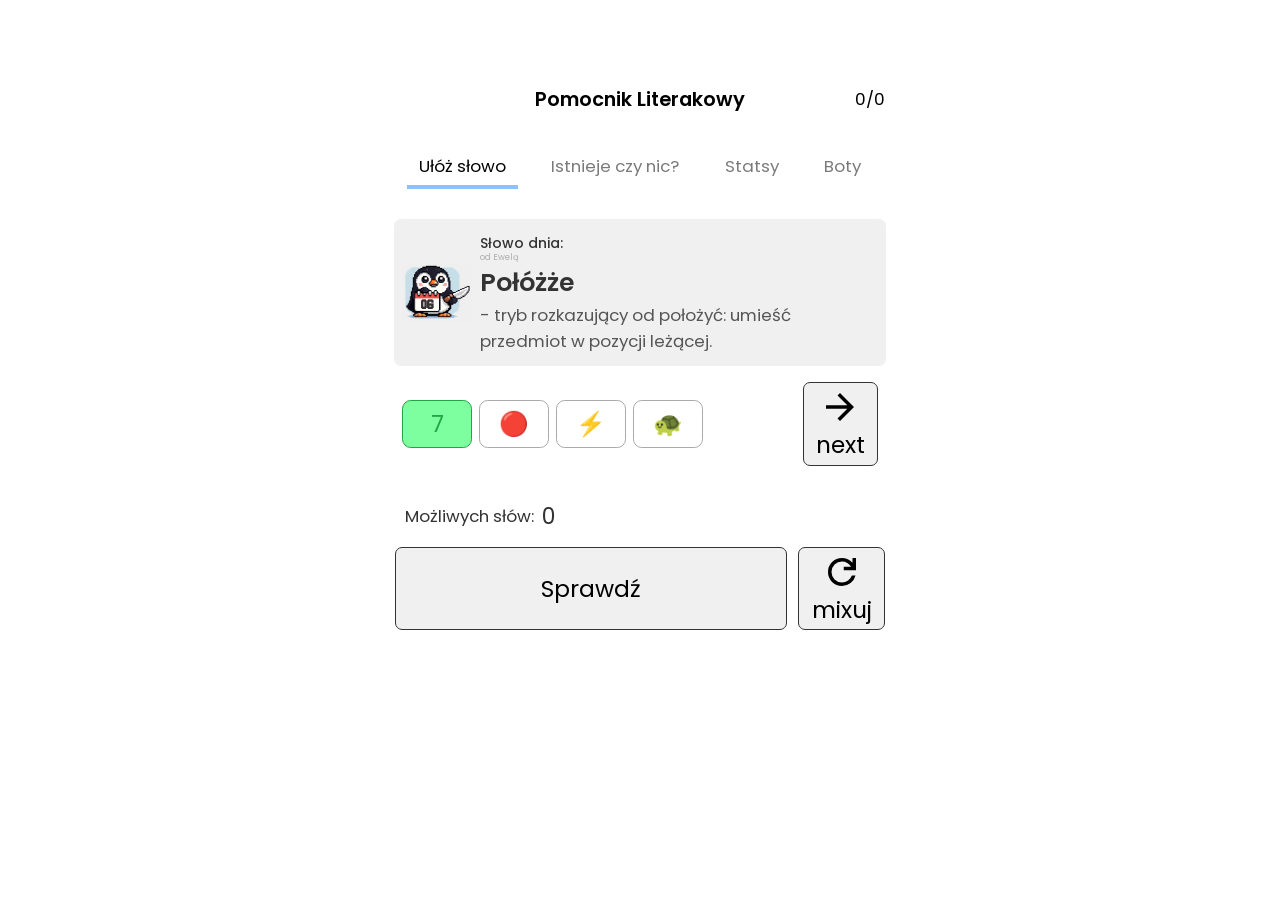
==== commit 60d1ad70: "feat: add new game modes" ====
--- a/index.html
+++ b/index.html
@@ -24,7 +24,7 @@
             <span id="timer-value">00:00</span>
             <button id="stop-game">❌</button>
         </div>
-        <button id="game-of-the-day-button" class="hidden">gra dnia</button>
+      <div id="timer-spacer" aria-hidden="true"></div>
         <div id="title">
           <span id="title-main">Pomocnik Literakowy</span>
           <div class="title-kids hidden">
@@ -93,12 +93,11 @@
         </div>
       </div>
       <div class="controls" id="game-top-controls">
-        <div id="letter-count-buttons">
-            <span id="letter-count-header">Liczba liter:</span>
-            <button class="letter-count-button" id="button-6">6</button>
-            <button class="letter-count-button chosen" id="button-7">7</button>
-            <button class="letter-count-button" id="button-8">8</button>
-            <button class="letter-count-button" id="button-9">9</button>
+        <div id="mode-select-buttons">
+          <button class="mode-select-btn chosen" data-mode="classic7">7</button>
+          <button class="mode-select-btn" data-mode="redTraining">🔴</button>
+          <button class="mode-select-btn" data-mode="fastDaily">⚡</button>
+          <button class="mode-select-btn" data-mode="slowDaily">🐢</button>
         </div>
         <button id="next-button">
             <div id="next">
@@ -108,7 +107,7 @@
         </button>
       </div>
       <div id="letter-display"></div>
-      <p id="possible-count">Możliwych słów: <span id="solution-count">0</span></p>
+      <p id="possible-count">Możliwych słów: <span id="solution-count">0</span> <span id="twelve-remaining" class="hidden"></span></p>
       <div class="controls">
           <button id="check-button">Sprawdź</button>
           <button id="shuffle-button">
@@ -184,6 +183,7 @@
     <script src="script/AnagramChecker.js" defer></script>
     <script src="script/ConsoleStats.js" defer></script>
     <script src="script/TileDragController.js" defer></script>
+    <script src="script/GameModeController.js" defer></script>
     <script src="script/GameOfDayController.js" defer></script>
     <script src="script/main.js" defer></script>
 </body>
--- a/style/game.css
+++ b/style/game.css
@@ -25,6 +25,15 @@
     gap: 0.35rem;
     width: 4rem;
     font-size: 0.6rem;
+}
+
+#timer-spacer {
+    width: 4rem;
+    min-height: 1px;
+}
+
+#timer-spacer.hidden {
+    display: none;
 }
 
 #started-game-controls.hidden,
@@ -178,22 +187,27 @@
     justify-content: space-between;
 }
 
-#letter-count-header {
-    font-size: 0.6rem;
-    color: #333333;
-    margin-right: 0.2rem;
-}
-
-#letter-count-buttons {
-    display: inline-block;
-}
-
-.letter-count-button.chosen {
+#mode-select-buttons {
+    display: inline-flex;
+    gap: 0.25rem;
+    align-items: center;
+}
+
+.mode-select-btn {
+    font-size: 0.85rem;
+    padding: 0.3rem 0.55rem;
+    width: 2.5rem;
+    border: 1px solid #aaaaaa;
+    border-radius: 5px;
+    background: #ffffff;
+    cursor: pointer;
+    line-height: 1.2;
+}
+
+.mode-select-btn.chosen {
     color: var(--tile-green-border);
     border: 1px solid var(--tile-green-border);
     background: var(--tile-green);
-    border-radius: 5px;
-    padding: 0.4rem 0.7rem;
 }
 
 #possible-count {
--- a/style/check.css
+++ b/style/check.css
@@ -6,6 +6,11 @@
     letter-spacing: 0.08em;
     padding: 0.25rem 0.5rem;
     text-transform: lowercase;
+    border: 1px solid #ccc;
+}
+#input-text:focus {
+    outline: none;
+    border-color: #888;
 }
 
 #input-hint {
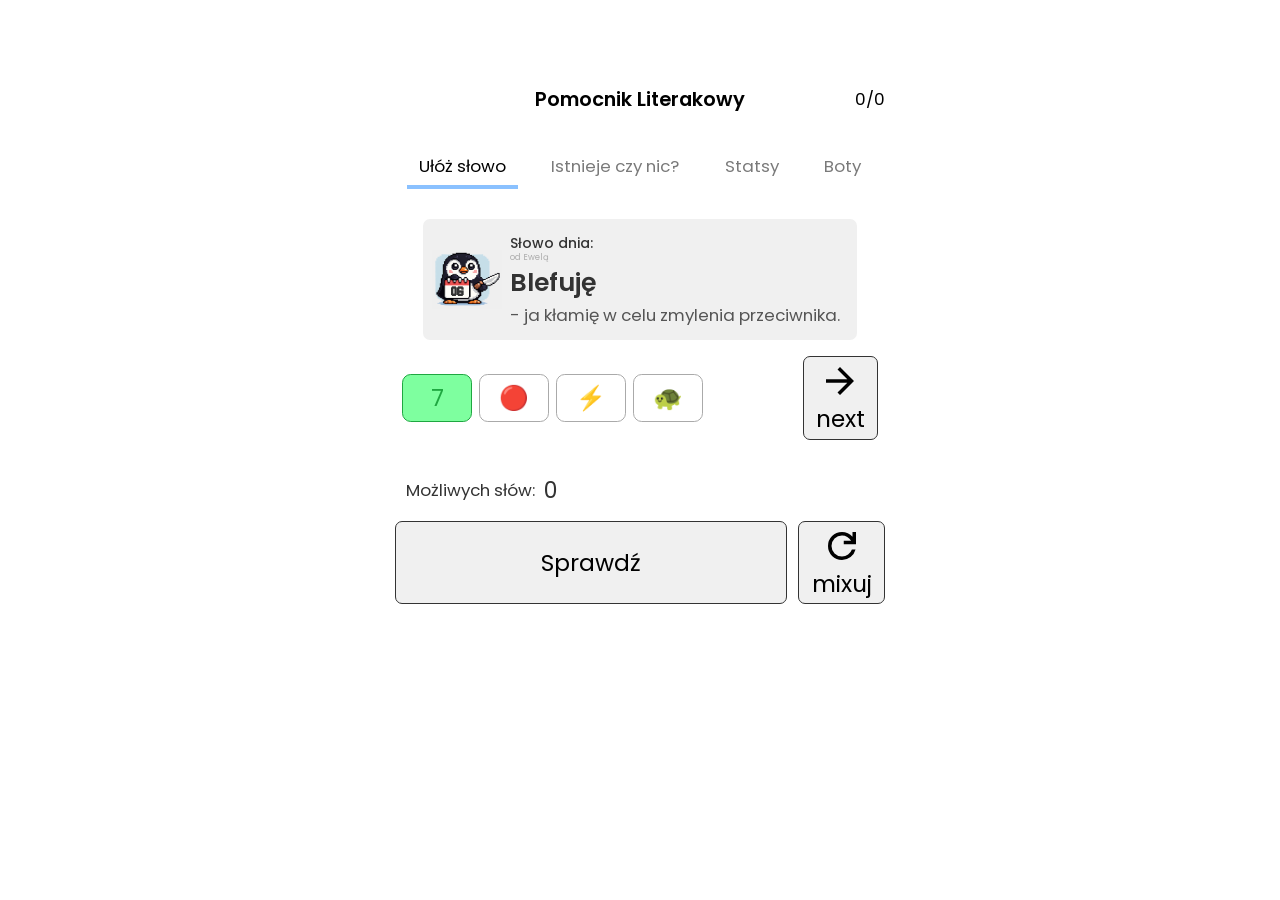
==== commit 2224a40a: "feat: show incorrectly guessed words" ====
--- a/index.html
+++ b/index.html
@@ -146,6 +146,7 @@
             </div>
           </div>
           <p>Twój wynik: <strong><span id="game-of-day-score">0</span> pkt</strong></p>
+          <p id="game-of-day-time" class="hidden" style="font-size: small; margin-top: 0.3rem;"></p>
           <p style="font-size: small; margin-top: 0.8rem;">Słowa:</p>
           <p id="game-of-day-words-list" style="word-break: break-word;"></p>
           <div id="game-of-day-share-actions">
@@ -183,6 +184,10 @@
     <script src="script/AnagramChecker.js" defer></script>
     <script src="script/ConsoleStats.js" defer></script>
     <script src="script/TileDragController.js" defer></script>
+    <script src="script/gameModes/Classic7Mode.js" defer></script>
+    <script src="script/gameModes/FastDailyMode.js" defer></script>
+    <script src="script/gameModes/SlowDailyMode.js" defer></script>
+    <script src="script/gameModes/RedTrainingMode.js" defer></script>
     <script src="script/GameModeController.js" defer></script>
     <script src="script/GameOfDayController.js" defer></script>
     <script src="script/main.js" defer></script>
--- a/style/game.css
+++ b/style/game.css
@@ -248,6 +248,11 @@
     color: #c5183e;
 }
 
+.guess-wrong {
+    color: #888888;
+    font-style: italic;
+}
+
 .guess-separator {
     margin: 0rem;
     font-size: 0.5rem;
@@ -342,6 +347,11 @@
     color: #c5183e;
 }
 
+#game-of-day-words-list a.guess-wrong {
+    color: #888888;
+    font-style: italic;
+}
+
 #game-of-day-share-actions {
     display: flex;
     flex-direction: row;
